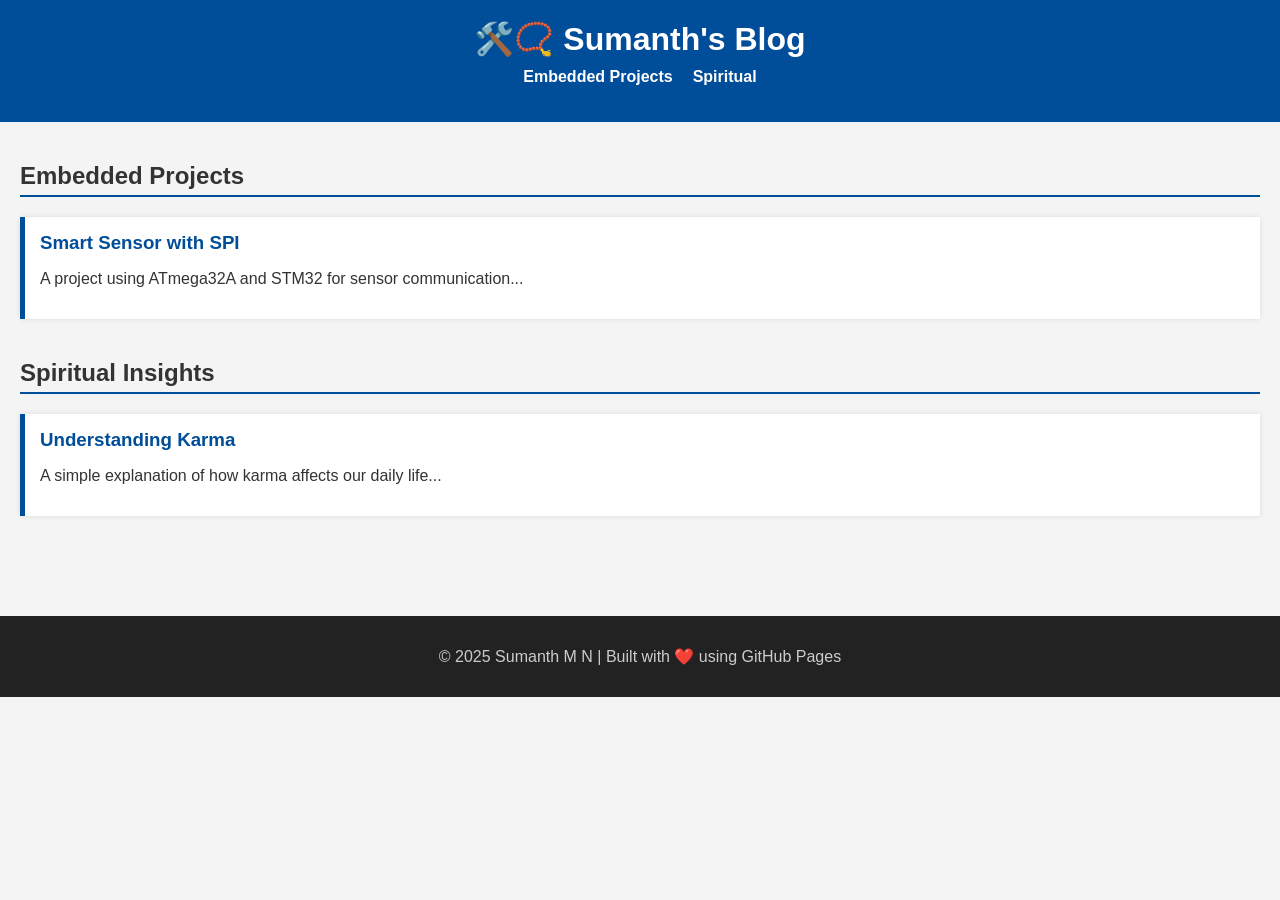
==== index.html @ e231137b "Removed root directory" ====
<!DOCTYPE html>
<html lang="en">
<head>
  <meta charset="UTF-8" />
  <meta name="viewport" content="width=device-width, initial-scale=1.0"/>
  <title>Sumanth's Blog</title>
  <link rel="stylesheet" href="style.css" />
</head>
<body>
  <header>
    <h1>🛠️📿 Sumanth's Blog</h1>
    <nav>
      <ul>
        <li><a href="#embedded">Embedded Projects</a></li>
        <li><a href="#spiritual">Spiritual</a></li>
      </ul>
    </nav>
  </header>

  <main>
    <section id="embedded">
      <h2>Embedded Projects</h2>
      <div class="post-list">
        <article>
          <h3><a href="posts/embedded1.html">Smart Sensor with SPI</a></h3>
          <p>A project using ATmega32A and STM32 for sensor communication...</p>
        </article>
        <!-- Add more articles here -->
      </div>
    </section>

    <section id="spiritual">
      <h2>Spiritual Insights</h2>
      <div class="post-list">
        <article>
          <h3><a href="posts/spiritual1.html">Understanding Karma</a></h3>
          <p>A simple explanation of how karma affects our daily life...</p>
        </article>
        <!-- Add more articles here -->
      </div>
    </section>
  </main>

  <footer>
    <p>© 2025 Sumanth M N | Built with ❤️ using GitHub Pages</p>
  </footer>
</body>
</html>
---- style.css ----
body {
  font-family: Arial, sans-serif;
  margin: 0;
  padding: 0;
  background: #f4f4f4;
  color: #333;
}

header {
  background-color: #004d99;
  color: white;
  padding: 20px 0;
  text-align: center;
}

header h1 {
  margin: 0;
}

nav ul {
  list-style: none;
  padding: 0;
  display: flex;
  justify-content: center;
  gap: 20px;
  margin-top: 10px;
}

nav ul li a {
  color: #fff;
  text-decoration: none;
  font-weight: bold;
}

main {
  padding: 20px;
}

section {
  margin-bottom: 40px;
}

h2 {
  border-bottom: 2px solid #004d99;
  padding-bottom: 5px;
}

.post-list article {
  background: #fff;
  padding: 15px;
  margin: 10px 0;
  border-left: 5px solid #004d99;
  box-shadow: 0 0 5px rgba(0,0,0,0.1);
}

.post-list h3 {
  margin: 0 0 5px 0;
}

.post-list a {
  text-decoration: none;
  color: #004d99;
}

footer {
  background-color: #222;
  color: #ccc;
  text-align: center;
  padding: 15px 0;
  margin-top: 40px;
}
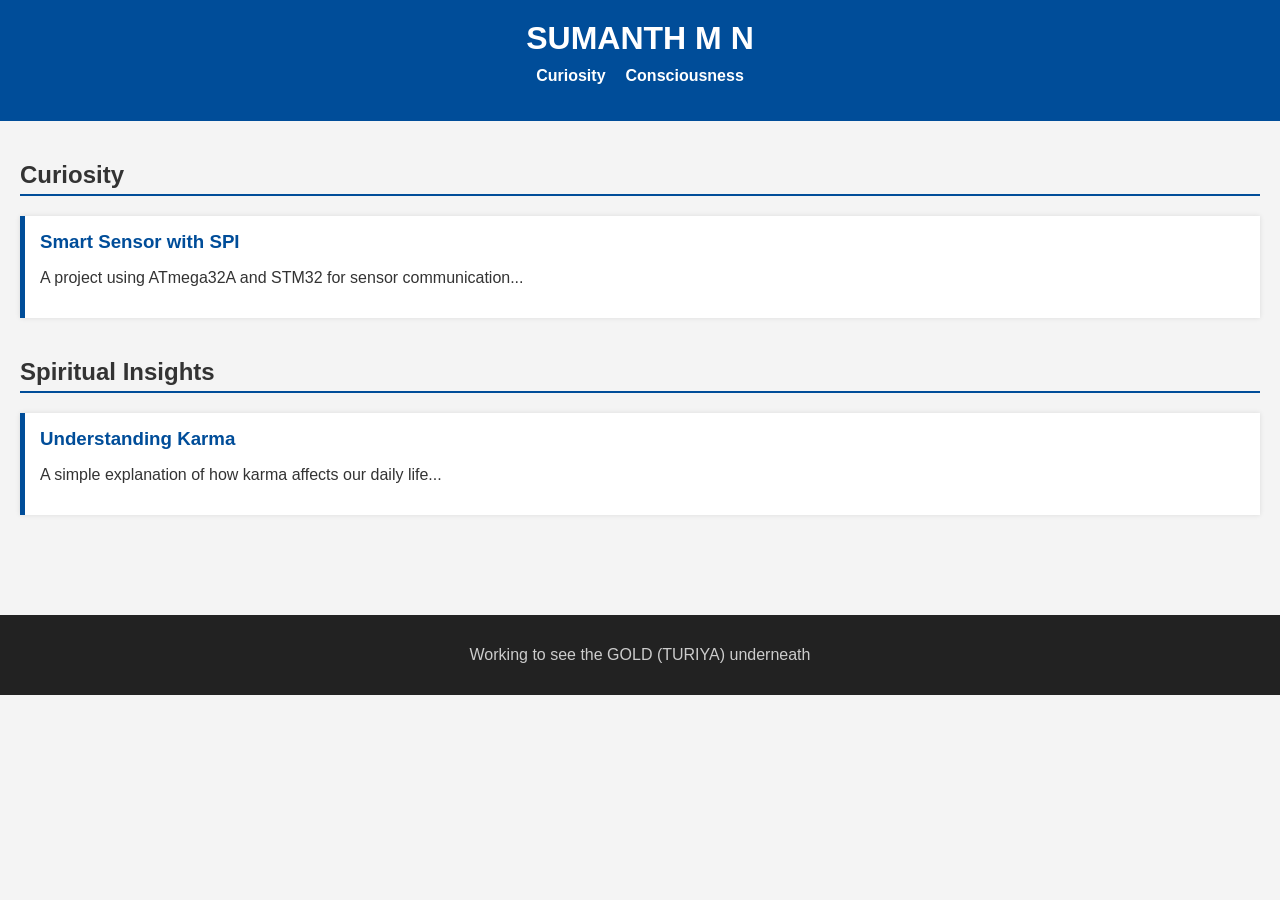
==== commit b9985ea3: "Update index.html" ====
--- a/index.html
+++ b/index.html
@@ -3,23 +3,23 @@
 <head>
   <meta charset="UTF-8" />
   <meta name="viewport" content="width=device-width, initial-scale=1.0"/>
-  <title>Sumanth's Blog</title>
+  <title>In Search of Turiya</title>
   <link rel="stylesheet" href="style.css" />
 </head>
 <body>
   <header>
-    <h1>🛠️📿 Sumanth's Blog</h1>
+    <h1>SUMANTH M N</h1>
     <nav>
       <ul>
-        <li><a href="#embedded">Embedded Projects</a></li>
-        <li><a href="#spiritual">Spiritual</a></li>
+        <li><a href="#embedded">Curiosity</a></li>
+        <li><a href="#spiritual">Consciousness</a></li>
       </ul>
     </nav>
   </header>
 
   <main>
-    <section id="embedded">
-      <h2>Embedded Projects</h2>
+    <section id="Curiosity">
+      <h2>Curiosity</h2>
       <div class="post-list">
         <article>
           <h3><a href="posts/embedded1.html">Smart Sensor with SPI</a></h3>
@@ -29,7 +29,7 @@
       </div>
     </section>
 
-    <section id="spiritual">
+    <section id="Consciousness">
       <h2>Spiritual Insights</h2>
       <div class="post-list">
         <article>
@@ -42,7 +42,7 @@
   </main>
 
   <footer>
-    <p>© 2025 Sumanth M N | Built with ❤️ using GitHub Pages</p>
+    <p>Working to see the GOLD (TURIYA) underneath</p>
   </footer>
 </body>
 </html>
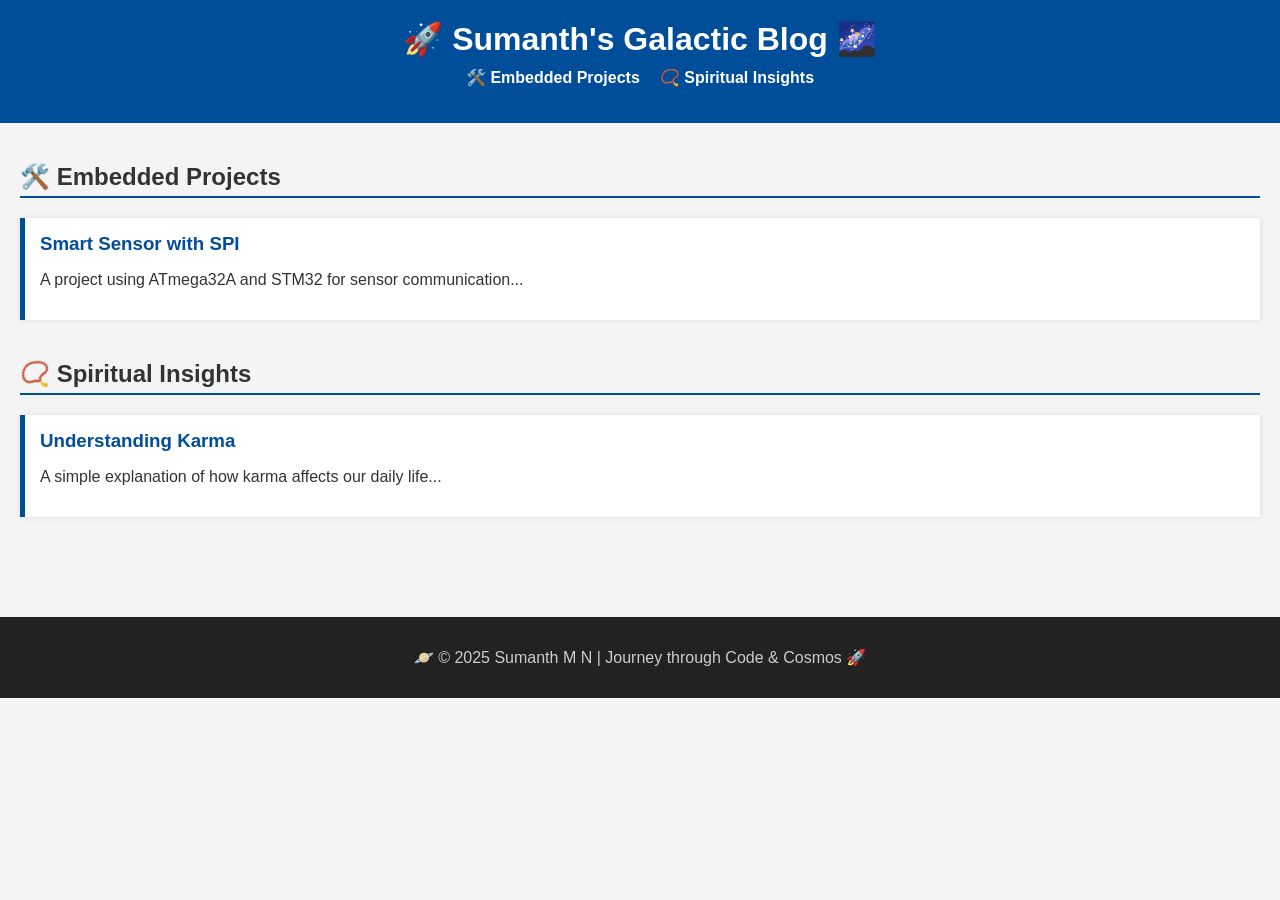
==== commit 7afa3051: "Update index.html" ====
--- a/index.html
+++ b/index.html
@@ -3,47 +3,44 @@
 <head>
   <meta charset="UTF-8" />
   <meta name="viewport" content="width=device-width, initial-scale=1.0"/>
-  <title>In Search of Turiya</title>
+  <title>Sumanth's Galactic Blog</title>
   <link rel="stylesheet" href="style.css" />
 </head>
 <body>
   <header>
-    <h1>SUMANTH M N</h1>
+    <h1>🚀 Sumanth's Galactic Blog 🌌</h1>
     <nav>
       <ul>
-        <li><a href="#embedded">Curiosity</a></li>
-        <li><a href="#spiritual">Consciousness</a></li>
+        <li><a href="#embedded">🛠️ Embedded Projects</a></li>
+        <li><a href="#spiritual">📿 Spiritual Insights</a></li>
       </ul>
     </nav>
   </header>
 
   <main>
-    <section id="Curiosity">
-      <h2>Curiosity</h2>
+    <section id="embedded">
+      <h2>🛠️ Embedded Projects</h2>
       <div class="post-list">
         <article>
           <h3><a href="posts/embedded1.html">Smart Sensor with SPI</a></h3>
           <p>A project using ATmega32A and STM32 for sensor communication...</p>
         </article>
-        <!-- Add more articles here -->
       </div>
     </section>
 
-    <section id="Consciousness">
-      <h2>Spiritual Insights</h2>
+    <section id="spiritual">
+      <h2>📿 Spiritual Insights</h2>
       <div class="post-list">
         <article>
           <h3><a href="posts/spiritual1.html">Understanding Karma</a></h3>
           <p>A simple explanation of how karma affects our daily life...</p>
         </article>
-        <!-- Add more articles here -->
       </div>
     </section>
   </main>
 
   <footer>
-    <p>Working to see the GOLD (TURIYA) underneath</p>
+    <p>🪐 © 2025 Sumanth M N | Journey through Code & Cosmos 🚀</p>
   </footer>
 </body>
 </html>
-
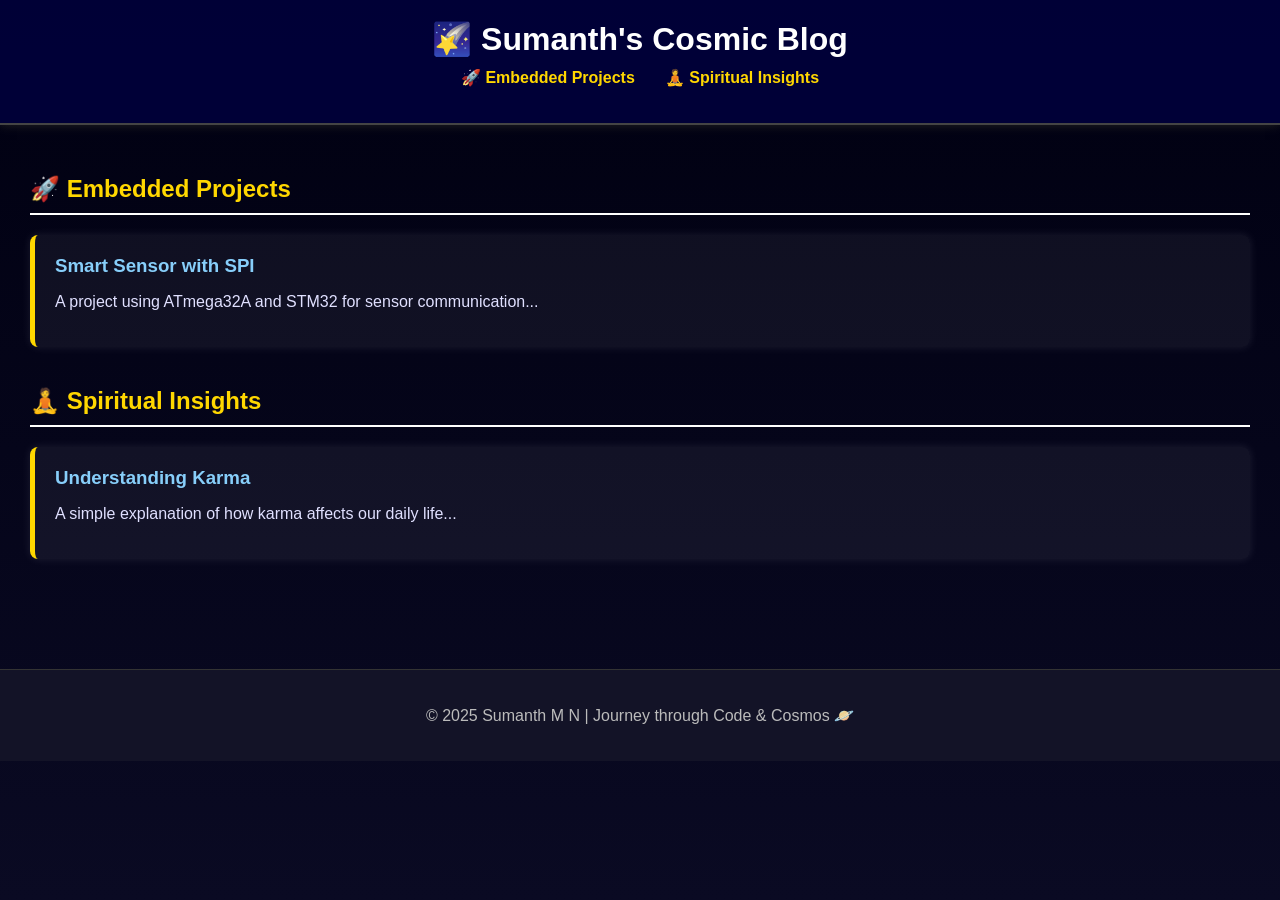
==== commit 512d7314: "Update index.html" ====
--- a/index.html
+++ b/index.html
@@ -3,23 +3,24 @@
 <head>
   <meta charset="UTF-8" />
   <meta name="viewport" content="width=device-width, initial-scale=1.0"/>
-  <title>Sumanth's Galactic Blog</title>
+  <title>🌌 Sumanth's Cosmic Blog</title>
   <link rel="stylesheet" href="style.css" />
 </head>
 <body>
+  <div class="stars"></div>
   <header>
-    <h1>🚀 Sumanth's Galactic Blog 🌌</h1>
+    <h1>🌠 Sumanth's Cosmic Blog</h1>
     <nav>
       <ul>
-        <li><a href="#embedded">🛠️ Embedded Projects</a></li>
-        <li><a href="#spiritual">📿 Spiritual Insights</a></li>
+        <li><a href="#embedded">🚀 Embedded Projects</a></li>
+        <li><a href="#spiritual">🧘 Spiritual Insights</a></li>
       </ul>
     </nav>
   </header>
 
   <main>
     <section id="embedded">
-      <h2>🛠️ Embedded Projects</h2>
+      <h2>🚀 Embedded Projects</h2>
       <div class="post-list">
         <article>
           <h3><a href="posts/embedded1.html">Smart Sensor with SPI</a></h3>
@@ -29,7 +30,7 @@
     </section>
 
     <section id="spiritual">
-      <h2>📿 Spiritual Insights</h2>
+      <h2>🧘 Spiritual Insights</h2>
       <div class="post-list">
         <article>
           <h3><a href="posts/spiritual1.html">Understanding Karma</a></h3>
@@ -40,7 +41,7 @@
   </main>
 
   <footer>
-    <p>🪐 © 2025 Sumanth M N | Journey through Code & Cosmos 🚀</p>
+    <p>© 2025 Sumanth M N | Journey through Code & Cosmos 🪐</p>
   </footer>
 </body>
 </html>
--- a/style.css
+++ b/style.css
@@ -1,20 +1,25 @@
 body {
-  font-family: Arial, sans-serif;
+  font-family: 'Segoe UI', Tahoma, Geneva, Verdana, sans-serif;
   margin: 0;
   padding: 0;
-  background: #f4f4f4;
-  color: #333;
+  background-image: url('https://www.transparenttextures.com/patterns/stardust.png'), linear-gradient(to bottom, #000011, #0a0a23);
+  background-attachment: fixed;
+  background-size: cover;
+  color: #e0e0ff;
 }
 
 header {
-  background-color: #004d99;
-  color: white;
+  background-color: rgba(0, 0, 64, 0.8);
+  color: #ffffff;
   padding: 20px 0;
   text-align: center;
+  border-bottom: 2px solid #444;
+  box-shadow: 0 0 10px #222;
 }
 
 header h1 {
   margin: 0;
+  font-size: 2em;
 }
 
 nav ul {
@@ -22,18 +27,23 @@
   padding: 0;
   display: flex;
   justify-content: center;
-  gap: 20px;
+  gap: 30px;
   margin-top: 10px;
 }
 
 nav ul li a {
-  color: #fff;
+  color: #ffd700;
   text-decoration: none;
   font-weight: bold;
+  transition: color 0.3s;
+}
+
+nav ul li a:hover {
+  color: #fff;
 }
 
 main {
-  padding: 20px;
+  padding: 30px;
 }
 
 section {
@@ -41,32 +51,39 @@
 }
 
 h2 {
-  border-bottom: 2px solid #004d99;
-  padding-bottom: 5px;
+  border-bottom: 2px solid #fff;
+  padding-bottom: 10px;
+  color: #ffd700;
 }
 
 .post-list article {
-  background: #fff;
-  padding: 15px;
+  background: rgba(255, 255, 255, 0.05);
+  padding: 20px;
   margin: 10px 0;
-  border-left: 5px solid #004d99;
-  box-shadow: 0 0 5px rgba(0,0,0,0.1);
+  border-left: 5px solid #ffd700;
+  box-shadow: 0 0 10px rgba(255, 255, 255, 0.1);
+  border-radius: 8px;
 }
 
 .post-list h3 {
-  margin: 0 0 5px 0;
+  margin: 0 0 10px 0;
+  color: #ffffff;
 }
 
 .post-list a {
   text-decoration: none;
-  color: #004d99;
+  color: #87cefa;
+}
+
+.post-list a:hover {
+  color: #ffffff;
 }
 
 footer {
-  background-color: #222;
-  color: #ccc;
+  background-color: rgba(20, 20, 40, 0.9);
+  color: #bbb;
   text-align: center;
-  padding: 15px 0;
+  padding: 20px 0;
+  border-top: 1px solid #333;
   margin-top: 40px;
 }
-
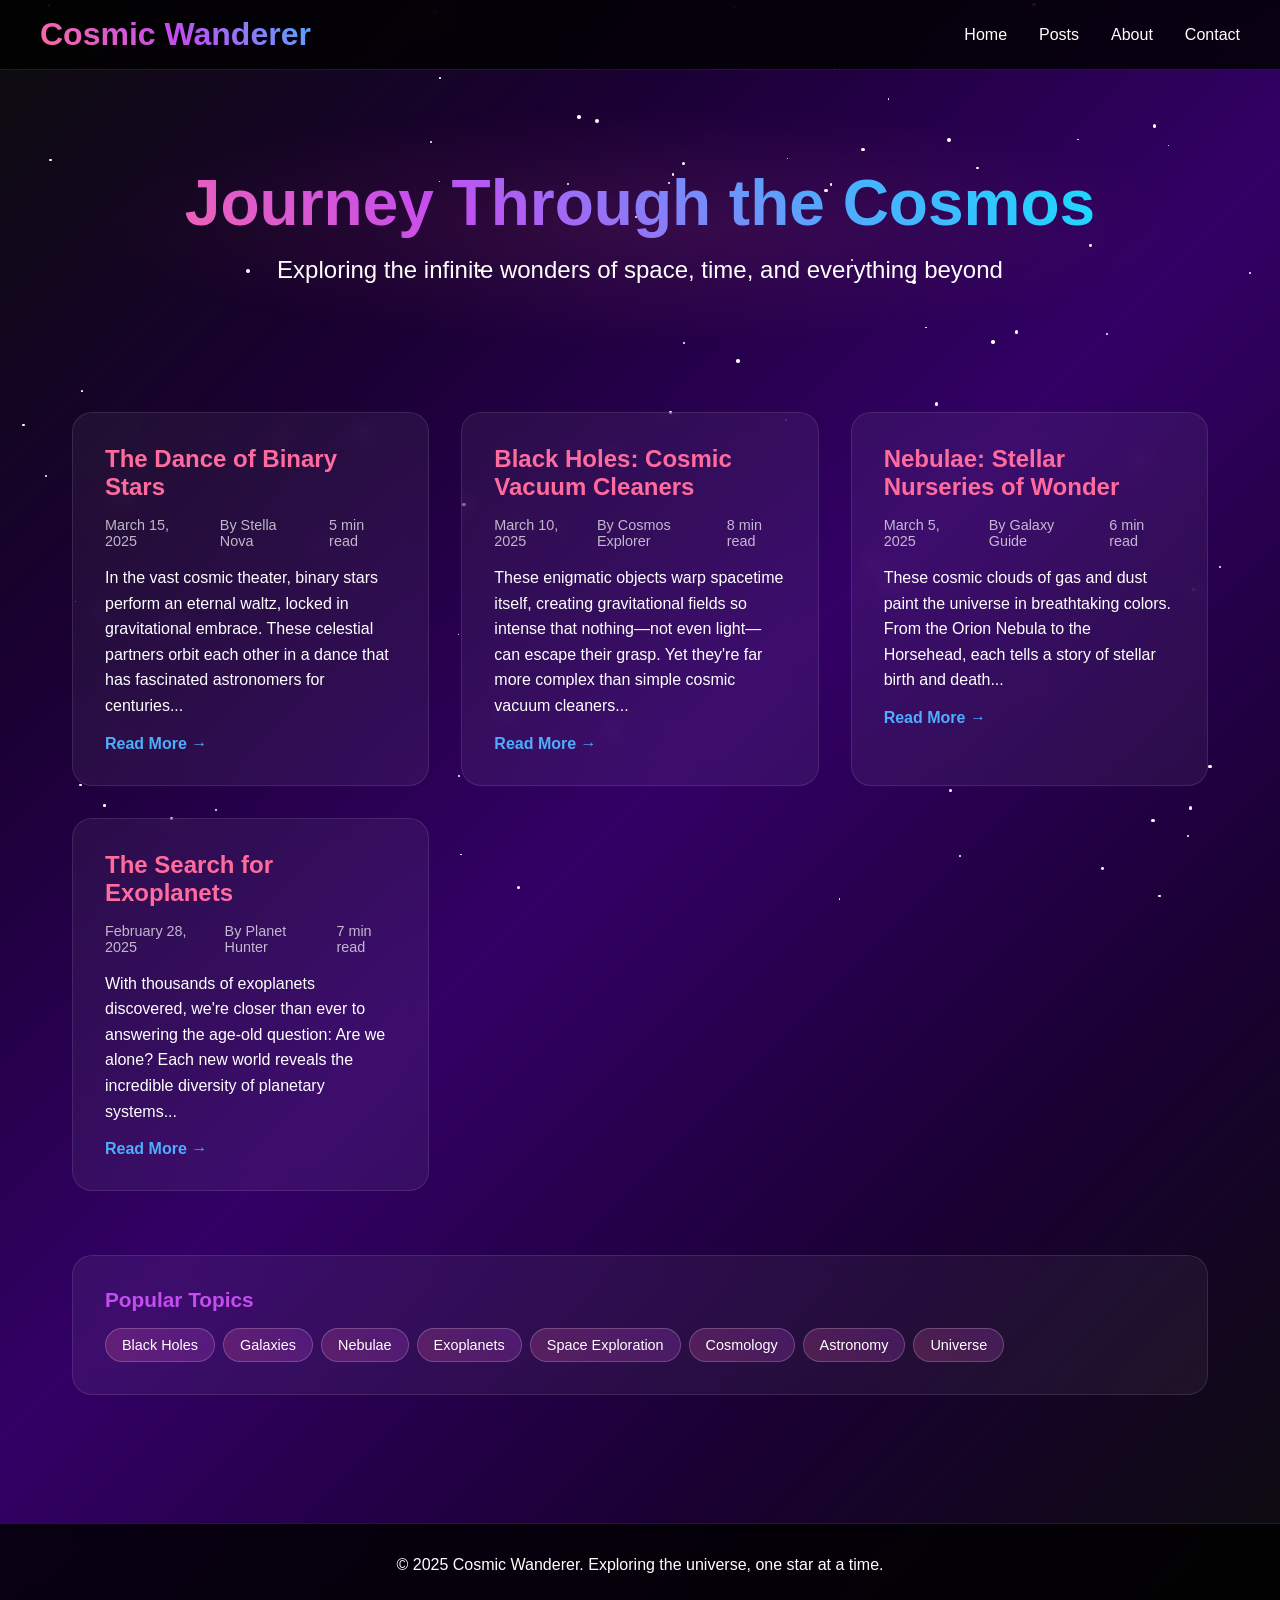
==== commit ed1f7ca0: "Update index.html" ====
--- a/index.html
+++ b/index.html
@@ -1,47 +1,460 @@
 <!DOCTYPE html>
 <html lang="en">
 <head>
-  <meta charset="UTF-8" />
-  <meta name="viewport" content="width=device-width, initial-scale=1.0"/>
-  <title>🌌 Sumanth's Cosmic Blog</title>
-  <link rel="stylesheet" href="style.css" />
+    <meta charset="UTF-8">
+    <meta name="viewport" content="width=device-width, initial-scale=1.0">
+    <title>Cosmic Wanderer - Exploring the Universe</title>
+    <style>
+        * {
+            margin: 0;
+            padding: 0;
+            box-sizing: border-box;
+        }
+
+        body {
+            font-family: 'Arial', sans-serif;
+            background: linear-gradient(135deg, #0c0c0c 0%, #1a0033 25%, #330066 50%, #1a0033 75%, #0c0c0c 100%);
+            color: #ffffff;
+            overflow-x: hidden;
+            min-height: 100vh;
+        }
+
+        /* Animated stars background */
+        .stars {
+            position: fixed;
+            top: 0;
+            left: 0;
+            width: 100%;
+            height: 100%;
+            pointer-events: none;
+            z-index: -1;
+        }
+
+        .star {
+            position: absolute;
+            background: white;
+            border-radius: 50%;
+            animation: twinkle 3s ease-in-out infinite alternate;
+        }
+
+        @keyframes twinkle {
+            0% { opacity: 0.3; transform: scale(1); }
+            100% { opacity: 1; transform: scale(1.2); }
+        }
+
+        /* Floating particles */
+        .particle {
+            position: absolute;
+            background: radial-gradient(circle, #ff6b9d, transparent);
+            border-radius: 50%;
+            animation: float 20s linear infinite;
+            pointer-events: none;
+        }
+
+        @keyframes float {
+            0% { transform: translateY(100vh) translateX(0px) rotate(0deg); opacity: 0; }
+            10% { opacity: 1; }
+            90% { opacity: 1; }
+            100% { transform: translateY(-100px) translateX(100px) rotate(360deg); opacity: 0; }
+        }
+
+        /* Header */
+        header {
+            background: rgba(0, 0, 0, 0.8);
+            backdrop-filter: blur(10px);
+            border-bottom: 1px solid rgba(255, 255, 255, 0.1);
+            position: sticky;
+            top: 0;
+            z-index: 100;
+            padding: 1rem 2rem;
+        }
+
+        nav {
+            display: flex;
+            justify-content: space-between;
+            align-items: center;
+            max-width: 1200px;
+            margin: 0 auto;
+        }
+
+        .logo {
+            font-size: 2rem;
+            font-weight: bold;
+            background: linear-gradient(45deg, #ff6b9d, #c44df0, #4facfe);
+            -webkit-background-clip: text;
+            -webkit-text-fill-color: transparent;
+            background-clip: text;
+            animation: glow 2s ease-in-out infinite alternate;
+        }
+
+        @keyframes glow {
+            from { filter: drop-shadow(0 0 10px rgba(255, 107, 157, 0.5)); }
+            to { filter: drop-shadow(0 0 20px rgba(196, 77, 240, 0.8)); }
+        }
+
+        .nav-links {
+            display: flex;
+            list-style: none;
+            gap: 2rem;
+        }
+
+        .nav-links a {
+            color: #ffffff;
+            text-decoration: none;
+            transition: all 0.3s ease;
+            position: relative;
+        }
+
+        .nav-links a:hover {
+            color: #ff6b9d;
+            transform: translateY(-2px);
+        }
+
+        .nav-links a::after {
+            content: '';
+            position: absolute;
+            bottom: -5px;
+            left: 0;
+            width: 0;
+            height: 2px;
+            background: linear-gradient(45deg, #ff6b9d, #c44df0);
+            transition: width 0.3s ease;
+        }
+
+        .nav-links a:hover::after {
+            width: 100%;
+        }
+
+        /* Main content */
+        main {
+            max-width: 1200px;
+            margin: 0 auto;
+            padding: 2rem;
+        }
+
+        /* Hero section */
+        .hero {
+            text-align: center;
+            padding: 4rem 0;
+            background: radial-gradient(ellipse at center, rgba(255, 107, 157, 0.1) 0%, transparent 70%);
+            border-radius: 20px;
+            margin-bottom: 4rem;
+        }
+
+        .hero h1 {
+            font-size: 4rem;
+            margin-bottom: 1rem;
+            background: linear-gradient(45deg, #ff6b9d, #c44df0, #4facfe, #00f2fe);
+            -webkit-background-clip: text;
+            -webkit-text-fill-color: transparent;
+            background-clip: text;
+            animation: slideIn 1s ease-out;
+        }
+
+        .hero p {
+            font-size: 1.5rem;
+            opacity: 0.8;
+            animation: slideIn 1s ease-out 0.5s both;
+        }
+
+        @keyframes slideIn {
+            from { opacity: 0; transform: translateY(30px); }
+            to { opacity: 1; transform: translateY(0); }
+        }
+
+        /* Blog posts grid */
+        .blog-grid {
+            display: grid;
+            grid-template-columns: repeat(auto-fit, minmax(350px, 1fr));
+            gap: 2rem;
+            margin-bottom: 4rem;
+        }
+
+        .blog-post {
+            background: rgba(255, 255, 255, 0.05);
+            backdrop-filter: blur(10px);
+            border: 1px solid rgba(255, 255, 255, 0.1);
+            border-radius: 20px;
+            padding: 2rem;
+            transition: all 0.3s ease;
+            position: relative;
+            overflow: hidden;
+        }
+
+        .blog-post::before {
+            content: '';
+            position: absolute;
+            top: 0;
+            left: 0;
+            right: 0;
+            height: 3px;
+            background: linear-gradient(90deg, #ff6b9d, #c44df0, #4facfe);
+            transform: scaleX(0);
+            transition: transform 0.3s ease;
+        }
+
+        .blog-post:hover {
+            transform: translateY(-10px);
+            box-shadow: 0 20px 40px rgba(255, 107, 157, 0.2);
+        }
+
+        .blog-post:hover::before {
+            transform: scaleX(1);
+        }
+
+        .blog-post h3 {
+            font-size: 1.5rem;
+            margin-bottom: 1rem;
+            color: #ff6b9d;
+        }
+
+        .blog-post .meta {
+            display: flex;
+            gap: 1rem;
+            margin-bottom: 1rem;
+            opacity: 0.7;
+            font-size: 0.9rem;
+        }
+
+        .blog-post p {
+            line-height: 1.6;
+            margin-bottom: 1rem;
+        }
+
+        .read-more {
+            color: #4facfe;
+            text-decoration: none;
+            font-weight: bold;
+            transition: all 0.3s ease;
+            display: inline-flex;
+            align-items: center;
+            gap: 0.5rem;
+        }
+
+        .read-more:hover {
+            color: #ff6b9d;
+            transform: translateX(5px);
+        }
+
+        /* Sidebar */
+        .sidebar {
+            background: rgba(255, 255, 255, 0.05);
+            backdrop-filter: blur(10px);
+            border: 1px solid rgba(255, 255, 255, 0.1);
+            border-radius: 20px;
+            padding: 2rem;
+            margin-bottom: 2rem;
+        }
+
+        .sidebar h3 {
+            color: #c44df0;
+            margin-bottom: 1rem;
+            font-size: 1.3rem;
+        }
+
+        .tag-cloud {
+            display: flex;
+            flex-wrap: wrap;
+            gap: 0.5rem;
+        }
+
+        .tag {
+            background: linear-gradient(45deg, rgba(255, 107, 157, 0.2), rgba(196, 77, 240, 0.2));
+            padding: 0.5rem 1rem;
+            border-radius: 20px;
+            border: 1px solid rgba(255, 255, 255, 0.2);
+            color: #ffffff;
+            text-decoration: none;
+            transition: all 0.3s ease;
+            font-size: 0.9rem;
+        }
+
+        .tag:hover {
+            background: linear-gradient(45deg, rgba(255, 107, 157, 0.4), rgba(196, 77, 240, 0.4));
+            transform: scale(1.05);
+        }
+
+        /* Footer */
+        footer {
+            background: rgba(0, 0, 0, 0.8);
+            backdrop-filter: blur(10px);
+            border-top: 1px solid rgba(255, 255, 255, 0.1);
+            text-align: center;
+            padding: 2rem;
+            margin-top: 4rem;
+        }
+
+        /* Responsive design */
+        @media (max-width: 768px) {
+            .nav-links {
+                gap: 1rem;
+            }
+            
+            .hero h1 {
+                font-size: 2.5rem;
+            }
+            
+            .hero p {
+                font-size: 1.2rem;
+            }
+            
+            .blog-grid {
+                grid-template-columns: 1fr;
+            }
+            
+            main {
+                padding: 1rem;
+            }
+        }
+    </style>
 </head>
 <body>
-  <div class="stars"></div>
-  <header>
-    <h1>🌠 Sumanth's Cosmic Blog</h1>
-    <nav>
-      <ul>
-        <li><a href="#embedded">🚀 Embedded Projects</a></li>
-        <li><a href="#spiritual">🧘 Spiritual Insights</a></li>
-      </ul>
-    </nav>
-  </header>
-
-  <main>
-    <section id="embedded">
-      <h2>🚀 Embedded Projects</h2>
-      <div class="post-list">
-        <article>
-          <h3><a href="posts/embedded1.html">Smart Sensor with SPI</a></h3>
-          <p>A project using ATmega32A and STM32 for sensor communication...</p>
-        </article>
-      </div>
-    </section>
-
-    <section id="spiritual">
-      <h2>🧘 Spiritual Insights</h2>
-      <div class="post-list">
-        <article>
-          <h3><a href="posts/spiritual1.html">Understanding Karma</a></h3>
-          <p>A simple explanation of how karma affects our daily life...</p>
-        </article>
-      </div>
-    </section>
-  </main>
-
-  <footer>
-    <p>© 2025 Sumanth M N | Journey through Code & Cosmos 🪐</p>
-  </footer>
+    <div class="stars" id="stars"></div>
+    
+    <header>
+        <nav>
+            <div class="logo">Cosmic Wanderer</div>
+            <ul class="nav-links">
+                <li><a href="#home">Home</a></li>
+                <li><a href="#posts">Posts</a></li>
+                <li><a href="#about">About</a></li>
+                <li><a href="#contact">Contact</a></li>
+            </ul>
+        </nav>
+    </header>
+
+    <main>
+        <section class="hero">
+            <h1>Journey Through the Cosmos</h1>
+            <p>Exploring the infinite wonders of space, time, and everything beyond</p>
+        </section>
+
+        <section class="blog-grid">
+            <article class="blog-post">
+                <h3>The Dance of Binary Stars</h3>
+                <div class="meta">
+                    <span>March 15, 2025</span>
+                    <span>By Stella Nova</span>
+                    <span>5 min read</span>
+                </div>
+                <p>In the vast cosmic theater, binary stars perform an eternal waltz, locked in gravitational embrace. These celestial partners orbit each other in a dance that has fascinated astronomers for centuries...</p>
+                <a href="#" class="read-more">Read More →</a>
+            </article>
+
+            <article class="blog-post">
+                <h3>Black Holes: Cosmic Vacuum Cleaners</h3>
+                <div class="meta">
+                    <span>March 10, 2025</span>
+                    <span>By Cosmos Explorer</span>
+                    <span>8 min read</span>
+                </div>
+                <p>These enigmatic objects warp spacetime itself, creating gravitational fields so intense that nothing—not even light—can escape their grasp. Yet they're far more complex than simple cosmic vacuum cleaners...</p>
+                <a href="#" class="read-more">Read More →</a>
+            </article>
+
+            <article class="blog-post">
+                <h3>Nebulae: Stellar Nurseries of Wonder</h3>
+                <div class="meta">
+                    <span>March 5, 2025</span>
+                    <span>By Galaxy Guide</span>
+                    <span>6 min read</span>
+                </div>
+                <p>These cosmic clouds of gas and dust paint the universe in breathtaking colors. From the Orion Nebula to the Horsehead, each tells a story of stellar birth and death...</p>
+                <a href="#" class="read-more">Read More →</a>
+            </article>
+
+            <article class="blog-post">
+                <h3>The Search for Exoplanets</h3>
+                <div class="meta">
+                    <span>February 28, 2025</span>
+                    <span>By Planet Hunter</span>
+                    <span>7 min read</span>
+                </div>
+                <p>With thousands of exoplanets discovered, we're closer than ever to answering the age-old question: Are we alone? Each new world reveals the incredible diversity of planetary systems...</p>
+                <a href="#" class="read-more">Read More →</a>
+            </article>
+        </section>
+
+        <aside class="sidebar">
+            <h3>Popular Topics</h3>
+            <div class="tag-cloud">
+                <a href="#" class="tag">Black Holes</a>
+                <a href="#" class="tag">Galaxies</a>
+                <a href="#" class="tag">Nebulae</a>
+                <a href="#" class="tag">Exoplanets</a>
+                <a href="#" class="tag">Space Exploration</a>
+                <a href="#" class="tag">Cosmology</a>
+                <a href="#" class="tag">Astronomy</a>
+                <a href="#" class="tag">Universe</a>
+            </div>
+        </aside>
+    </main>
+
+    <footer>
+        <p>&copy; 2025 Cosmic Wanderer. Exploring the universe, one star at a time.</p>
+    </footer>
+
+    <script>
+        // Create animated stars
+        function createStars() {
+            const starsContainer = document.getElementById('stars');
+            const starCount = 100;
+
+            for (let i = 0; i < starCount; i++) {
+                const star = document.createElement('div');
+                star.className = 'star';
+                star.style.left = Math.random() * 100 + '%';
+                star.style.top = Math.random() * 100 + '%';
+                star.style.width = Math.random() * 3 + 1 + 'px';
+                star.style.height = star.style.width;
+                star.style.animationDelay = Math.random() * 3 + 's';
+                starsContainer.appendChild(star);
+            }
+        }
+
+        // Create floating particles
+        function createParticles() {
+            setInterval(() => {
+                const particle = document.createElement('div');
+                particle.className = 'particle';
+                particle.style.left = Math.random() * 100 + '%';
+                particle.style.width = Math.random() * 4 + 2 + 'px';
+                particle.style.height = particle.style.width;
+                particle.style.animationDuration = (Math.random() * 10 + 15) + 's';
+                document.body.appendChild(particle);
+
+                // Remove particle after animation
+                setTimeout(() => {
+                    particle.remove();
+                }, 25000);
+            }, 3000);
+        }
+
+        // Smooth scrolling for navigation links
+        document.querySelectorAll('a[href^="#"]').forEach(anchor => {
+            anchor.addEventListener('click', function (e) {
+                e.preventDefault();
+                const target = document.querySelector(this.getAttribute('href'));
+                if (target) {
+                    target.scrollIntoView({
+                        behavior: 'smooth'
+                    });
+                }
+            });
+        });
+
+        // Initialize animations
+        createStars();
+        createParticles();
+
+        // Add parallax effect to hero section
+        window.addEventListener('scroll', () => {
+            const scrolled = window.pageYOffset;
+            const hero = document.querySelector('.hero');
+            if (hero) {
+                hero.style.transform = `translateY(${scrolled * 0.5}px)`;
+            }
+        });
+    </script>
 </body>
 </html>
